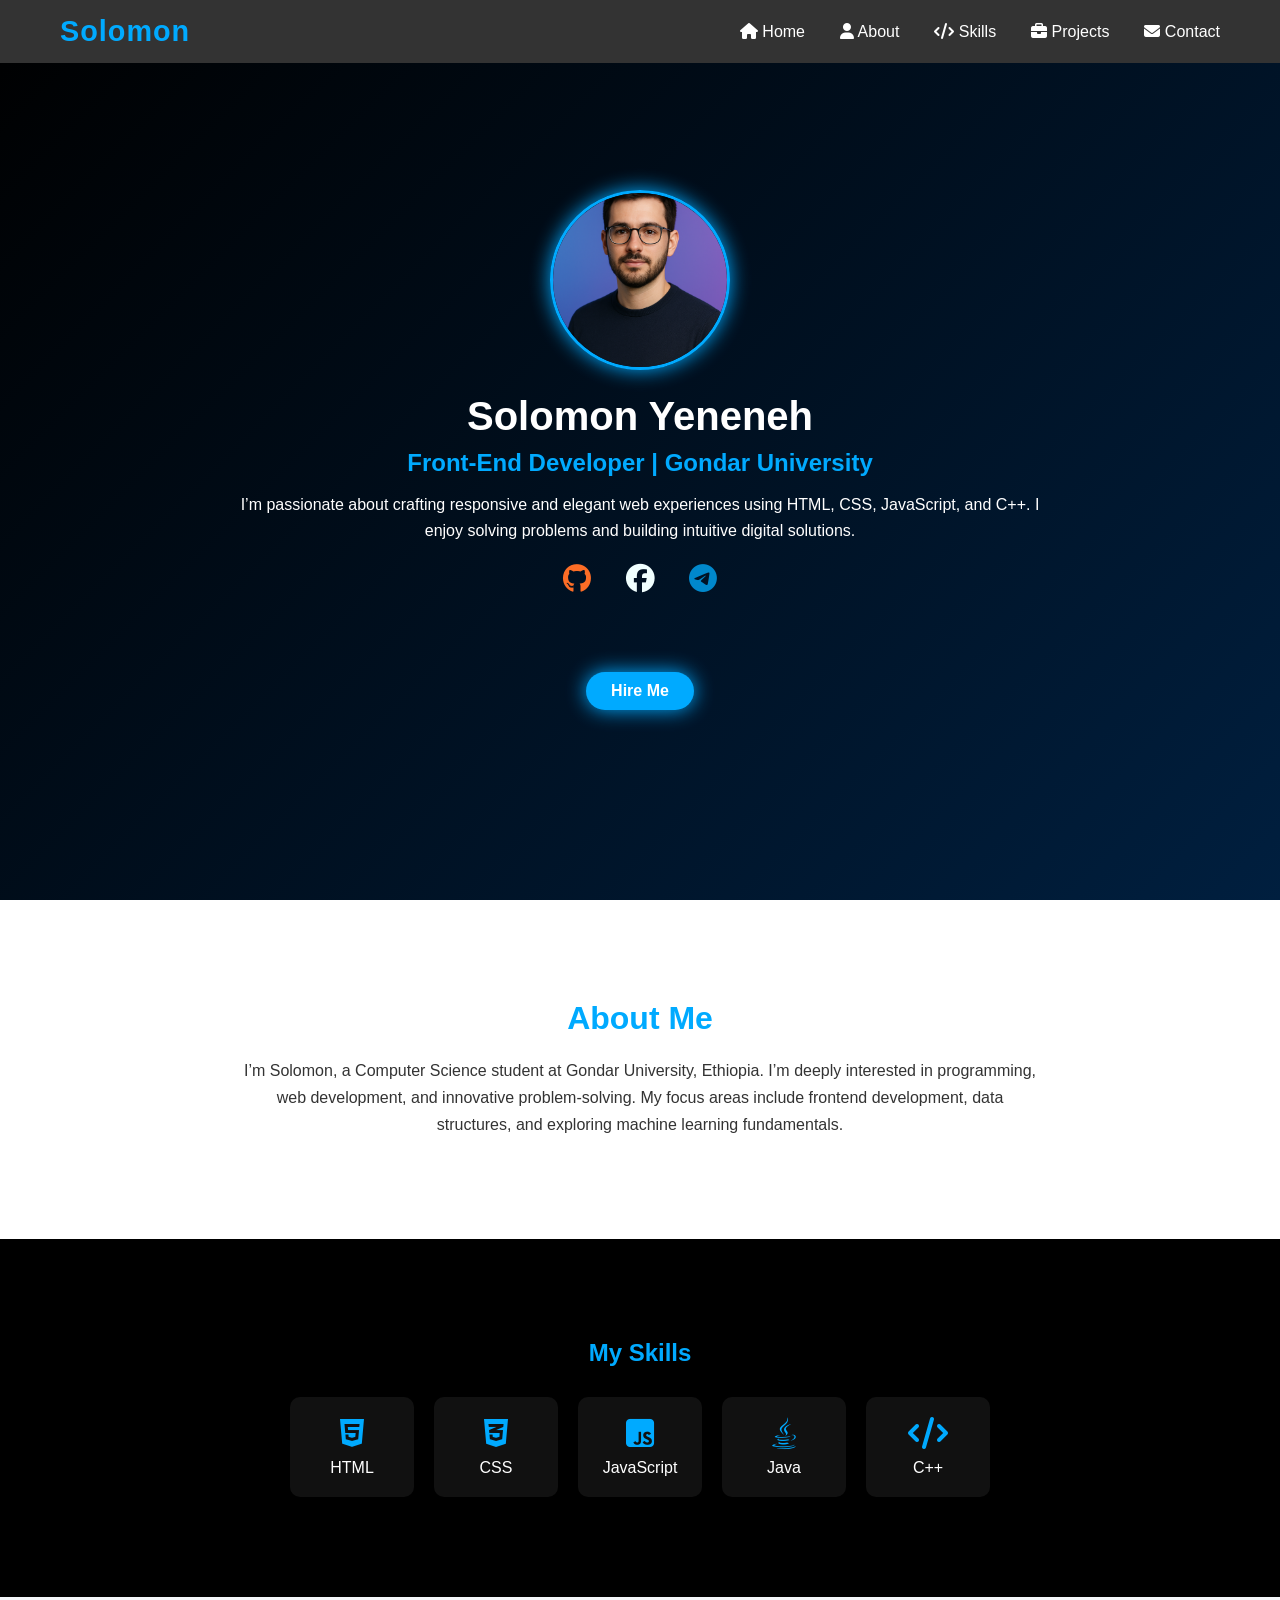
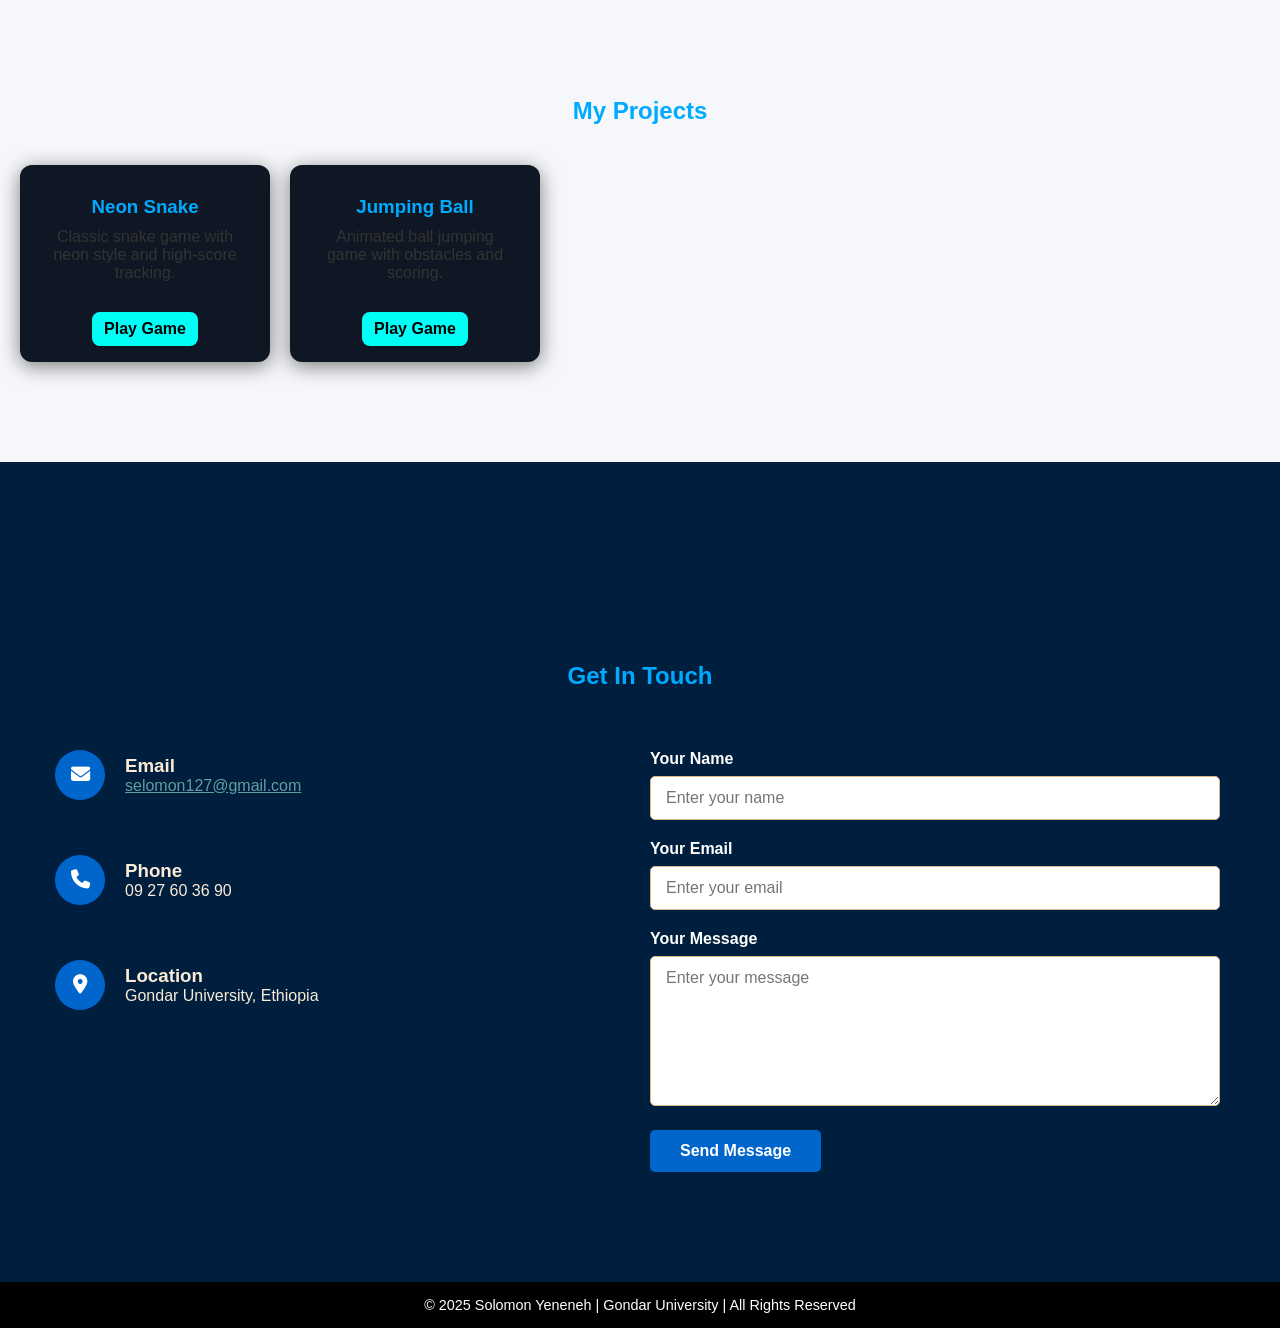
==== index.html @ 9b5fd939 "Add files via upload" ====
<!DOCTYPE html>
<html lang="en">
<head>
  <meta charset="UTF-8" />
  <meta name="viewport" content="width=device-width, initial-scale=1.0" />
  <title>Solomon Yeneneh | Portfolio</title>
  <link rel="stylesheet" href="https://cdnjs.cloudflare.com/ajax/libs/font-awesome/6.4.0/css/all.min.css" />
  <link rel="stylesheet" href="style.css" />
</head>

<body>

  <nav id="navbar">
  <div class="container">
    <h1 class="logo">Solomon</h1>

   
    <div class="menu-toggle" id="menu-toggle">
      <i class="fa fa-bars"></i>
    </div>

    <ul class="nav-links" id="nav-links">
      <li><a href="#hero"><i class="fa fa-home"></i> Home</a></li>
      <li><a href="#about"><i class="fa fa-user"></i> About</a></li>
      <li><a href="#skills"><i class="fa fa-code"></i> Skills</a></li>
      <li><a href="#projects"><i class="fa fa-briefcase"></i> Projects</a></li>
      <li><a href="#contact"><i class="fa fa-envelope"></i> Contact</a></li>
    </ul>
  </div>
</nav>


  
  <header id="hero">
    <div class="container hero-content">
      <img src="imagee.png" alt="Solomon Yeneneh" class="hero-image" />
      <div class="hero-text">
        <h1>Solomon Yeneneh</h1>
        <h2>Front-End Developer | Gondar University</h2>
        <p>
          I’m passionate about crafting responsive and elegant web experiences using HTML, CSS, JavaScript, and C++.
          I enjoy solving problems and building intuitive digital solutions.
        </p>
        <div class="social-links">
            <a href=" https://gitlab.com/selomon127/mywebsite.git" class="git" target="_blank"><i class="fab fa-github"></i></a>
          <a href="https://www.facebook.com/profile.php?id=61572692944575" class="fec" target="_blank"><i class="fab fa-facebook"></i></a>
          <a href="https://t.me/soleee7" class="tel" target="_blank">  <i class="fab fa-telegram"></i></a>
        </div>
        <br> <br>
        <a href="#contact" class="btn hire-btn">Hire Me</a>
      </div>
    </div>
  </header>


  <section id="about">
    <div class="container">
      <h2>About Me</h2>
      <p>
        I’m Solomon, a Computer Science student at Gondar University, Ethiopia. I’m deeply interested in programming,
        web development, and innovative problem-solving. My focus areas include frontend development, data structures,
        and exploring machine learning fundamentals.
      </p>
    </div>
  </section>


  <section id="skills">
    <div class="container">
      <h2>My Skills</h2>
      <div class="skills-grid">
        <div class="skill-card"><i class="fab fa-html5"></i><p>HTML</p></div>
        <div class="skill-card"><i class="fab fa-css3-alt"></i><p>CSS</p></div>
        <div class="skill-card"><i class="fab fa-js-square"></i><p>JavaScript</p></div>
        <div class="skill-card"><i class="fab fa-java"></i><p>Java</p></div>
        <div class="skill-card"><i class="fas fa-code"></i><p>C++</p></div>
      </div>
    </div>
  </section>

<section id="projects">
  <h2>My Projects</h2>
  <div class="project-list">
    <div class="project-card">
      <h3>Neon Snake</h3>
      <p>Classic snake game with neon style and high-score tracking.</p>
      <a href="game.html" target="_blank">Play Game</a>
    </div>

    <div class="project-card">
      <h3>Jumping Ball</h3>
      <p>Animated ball jumping game with obstacles and scoring.</p>
      <a href="animation.html" target="_blank">Play Game</a>
    </div>
  </div>
</section>

 <!-- <section id="projects">
    <div class="container">
      <h2>Projects</h2>
      <div class="projects-grid">
        <div class="project-card">
          <img src="https://via.placeholder.com/400x250/007bff/ffffff?text=Portfolio" alt="Portfolio Project" />
          <h3>Animated Portfolio</h3>
          <p>A personal portfolio website featuring smooth animations and a responsive design.</p>
        </div>
        <div class="project-card">
          <img src="https://via.placeholder.com/400x250/28a745/ffffff?text=Game" alt="Game Project" />
          <h3>Mini JavaScript Game</h3>
          <p>A simple yet engaging browser-based game built using JavaScript and DOM manipulation.</p>
        </div>
      </div>
    </div>
  </section>
-->
  
 <section id="contact">
        <div class="container">
            <h2 class="section-title">Get In Touch</h2>
            <div class="contact-container">
                <div class="contact-info">
                    <div class="contact-item">
                        <div class="contact-icon" >
                            <i class="fas fa-envelope"></i>
                        </div>
                        <div>
                            <h3>Email</h3>
                             <p><a class="eme" href="https://mail.google.com/mail/?view=cm&to=selomon127@gmail.com"
                              target="_blank">selomon127@gmail.com</a></p>
                        </div>
                    </div>
                    <div class="contact-item">
                        <div class="contact-icon">
                            <i class="fas fa-phone"></i>
                        </div>
                        <div>
                            <h3>Phone</h3>
                            <p>09 27 60 36 90</p>
                        </div>
                    </div>
                    <div class="contact-item">
                        <div class="contact-icon">
                            <i class="fas fa-map-marker-alt"></i>
                        </div>
                        <div>
                            <h3>Location</h3>
                            <p>Gondar University, Ethiopia</p>
                        </div>
                    </div>
                </div>
                <div class="contact-form">
                    <form>
                        <div class="form-group">
                            <label for="name">Your Name</label>
                            <input type="text" id="name" class="form-control" placeholder="Enter your name">
                        </div>
                        <div class="form-group">
                            <label for="email">Your Email</label>
                            <input type="email" id="email" class="form-control" placeholder="Enter your email">
                        </div>
                        <div class="form-group">
                            <label for="message">Your Message</label>
                            <textarea id="message" class="form-control" placeholder="Enter your message"></textarea>
                        </div>
                        <button type="submit" class="submit-btn">Send Message</button>
                    </form>
                </div>
            </div>
        </div>
    </section>
    </div>


  <footer>
    <p>© 2025 Solomon Yeneneh | Gondar University | All Rights Reserved</p>
  </footer>

  <script src="script.js"></script>
</body>
</html>
---- style.css ----
*{
  margin: 0;
  padding: 0;
  box-sizing: border-box;
  scroll-behavior: smooth;
  font-family: "Poppins", sans-serif;
}

body {
  background-color: #f5f7fa;
  color: #111;
}


#navbar {
  position: fixed;
  top: 0;
  width: 100%;
  background:#333;
  color: white;
  padding: 15px 60px;
 
  z-index: 1000;
}
#navbar .container{
      display: flex;
  align-items: center;
  justify-content: space-between;
}


#navbar .logo {
  font-size: 1.8em;
  font-weight: 700;
  color: #00aaff;
  letter-spacing: 1px;
  cursor: pointer;
}


.nav-links {
  list-style: none;
  display: flex;
  gap: 35px;
  margin-left: auto;
}

.nav-links li a {
  color: white;
  text-decoration: none;
  font-weight: 500;
  transition: color 0.3s ease;
  font-size: 1em;
}

.nav-links li a:hover {
  color: #00aaff;
}



.menu-toggle {
  display: none;
  font-size: 1.8em;
  color: white;
  cursor: pointer;
}

@media (max-width: 768px) {
  #navbar {
    padding: 15px 20px;
  }

  .menu-toggle {
    display: block;
  }

  .nav-links {
    position: absolute;
    top: 70px;
    right: 0;
    background: rgba(0, 0, 0, 0.95);
    flex-direction: column;
    align-items: center;
    width: 100%;
    max-height: 0;
    overflow: hidden;
    transition: max-height 0.4s ease;
  }

  .nav-links.active {
    max-height: 300px; 
  }

  .nav-links li {
    padding: 12px 0;
  }
}


#hero {
  background: linear-gradient(135deg, #000, #001f3f);
  color: white;
  min-height: 100vh;
  display: flex;
  align-items: center;
  justify-content: center;
  padding: 100px 20px;
  text-align: center;
}

.hero-content {
  max-width: 800px;
}

.hero-image {
  width: 180px;
  height: 180px;
  border-radius: 50%;
  border: 3px solid #00aaff;
  box-shadow: 0 0 20px #00aaff;
  margin-bottom: 20px;
  object-fit: cover;
}

.hero-text h1 {
  font-size: 2.5em;
  margin-bottom: 10px;
}

.hero-text h2 {
  color: #00aaff;
  margin-bottom: 15px;
}

.hero-text p {
  margin-bottom: 20px;
  line-height: 1.6;
}

.social-links  a {
   
  margin: 0 15px;
  font-size: 1.8em;
  transition: color 0.3s;
}

.social-links a.git {
   color: #fc6d26;

}
.social-links a.tel {
color: #0088cc;

}
.social-links a.fec {
color:azure;

}

.social-links a:hover {
   color: #555555;  
  
  
}


.hire-btn {
  display: inline-block;
  padding: 10px 25px;
  background-color: #00aaff;
  color: white;
  font-weight: 600;
  border-radius: 30px;
  text-decoration: none;
  box-shadow: 0 0 20px #00aaff;
  transition: all 0.3s;
  margin-top: 40px;
}

.hire-btn:hover {
  background: white;
  color: #00aaff;
  box-shadow: 0 0 40px #00aaff;
}

#about {
  background: white;
  padding: 100px 20px;
  text-align: center;
}

#about h2 {
  color: #00aaff;
  font-size: 2em;
  margin-bottom: 20px;
}

#about p {
  max-width: 800px;
  margin: 0 auto;
  line-height: 1.7;
  color: #333;
}

/* Skills Section */
#skills {
  background: #000;
  color: white;
  padding: 100px 20px;
  text-align: center;
}

#skills h2 {
  color: #00aaff;
  margin-bottom: 30px;
}

.skills-grid {
  display: grid;
  grid-template-columns: repeat(auto-fit, minmax(120px, 1fr));
  gap: 20px;
  max-width: 700px;
  margin: 0 auto;
}

.skill-card {
  background: #111;
  padding: 20px;
  border-radius: 10px;
  transition: all 0.3s;
}

.skill-card i {
  font-size: 2em;
  color: #00aaff;
  margin-bottom: 10px;
}

.skill-card:hover {
  transform: translateY(-5px);
  box-shadow: 0 0 15px #00aaff;
}


#projects {
  background: #f5f7fa;
  padding: 100px 20px;
  text-align: center;
}

#projects h2 {
  color: #00aaff;
  margin-bottom: 40px;
}

.projects-grid {
  display: flex;
  flex-wrap: wrap;
  justify-content: center;
  gap: 30px;
}

.project-card {
  background: white;
  border-radius: 10px;
  width: 300px;
  box-shadow: 0 0 10px rgba(0,0,0,0.1);
  transition: all 0.3s;
}

.project-card:hover {
  transform: translateY(-5px);
  box-shadow: 0 0 20px #00aaff;
}

.project-card img {
  width: 100%;
  border-radius: 10px 10px 0 0;
}

.project-card h3 {
  color: #00aaff;
  margin-top: 15px;
}

.project-card p {
  color: #333;
  padding: 10px 15px 20px;
}

.project-list {
  display: flex;
  gap: 20px;
  flex-wrap: wrap;
}

.project-card {
  background: #0f1724;
  padding: 16px;
  border-radius: 12px;
  box-shadow: 0 4px 20px rgba(0,0,0,0.5);
  width: 250px;
  text-align: center;
}

.project-card a {
  display: inline-block;
  margin-top: 10px;
  padding: 8px 12px;
  border-radius: 8px;
  background: #00fff7;
  color: #000;
  text-decoration: none;
  font-weight: bold;
  transition: 0.2s;
}

.project-card a:hover {
  transform: scale(1.05);
  box-shadow: 0 0 15px #00fff7;
}

#contact{
    background-color: #001f3f;
    padding: 100px 20px;
}
.contact-container {
  display: flex;
  flex-wrap: wrap;
  gap: 20px;
}
.section-title{
    text-align: center;
    margin-top: 100px;
    margin-bottom: 60px;
    color: #00aaff;
}
.contact-info, .contact-form {
  flex: 1;
  min-width: 300px;
}
.contact-item {
  display: flex;
  align-items: center;
  margin-bottom: 55px;
  color: antiquewhite;
}
 .contact-item  p a.eme{
    color:cadetblue;
}
.contact-item  p a.eme:hover{
    color:coral
}
.contact-icon {
  width: 50px;
  height: 50px;
  background: #0066cc;
  color: white;
  border-radius: 50%;
  display: flex;
  align-items: center;
  justify-content: center;
  margin-left: 35px;
  margin-right: 20px;
  font-size: 1.2rem;
}
.form-group {
  margin-bottom: 20px;
  margin-right: 40px;
  color: white;
}
.form-group label {
  display: block;
  margin-bottom: 8px;
  font-weight: 600;
}
.form-control {
  width: 100%;
  padding: 12px 15px;
  border: 1px solid burlywood;
  border-radius: 5px;
  font-size: 1rem;
}
.form-control:focus {
  border-color: #0066cc;
  outline: none;
}
textarea.form-control {
  min-height: 150px;
  resize: vertical;
}
.submit-btn {
  background-color: #0066cc;
  color: white;
  border: none;
  padding: 12px 30px;
  border-radius: 5px;
  cursor: pointer;
  margin-bottom: 10px;
  font-size: 1rem;
  font-weight: 600;
  transition: background 0.3s ease;
}
.submit-btn:hover {
  background-color: chocolate;
}


footer {
  background: #000;
  color: #fff;
  text-align: center;
  padding: 15px;
  font-size: 0.9em;
}
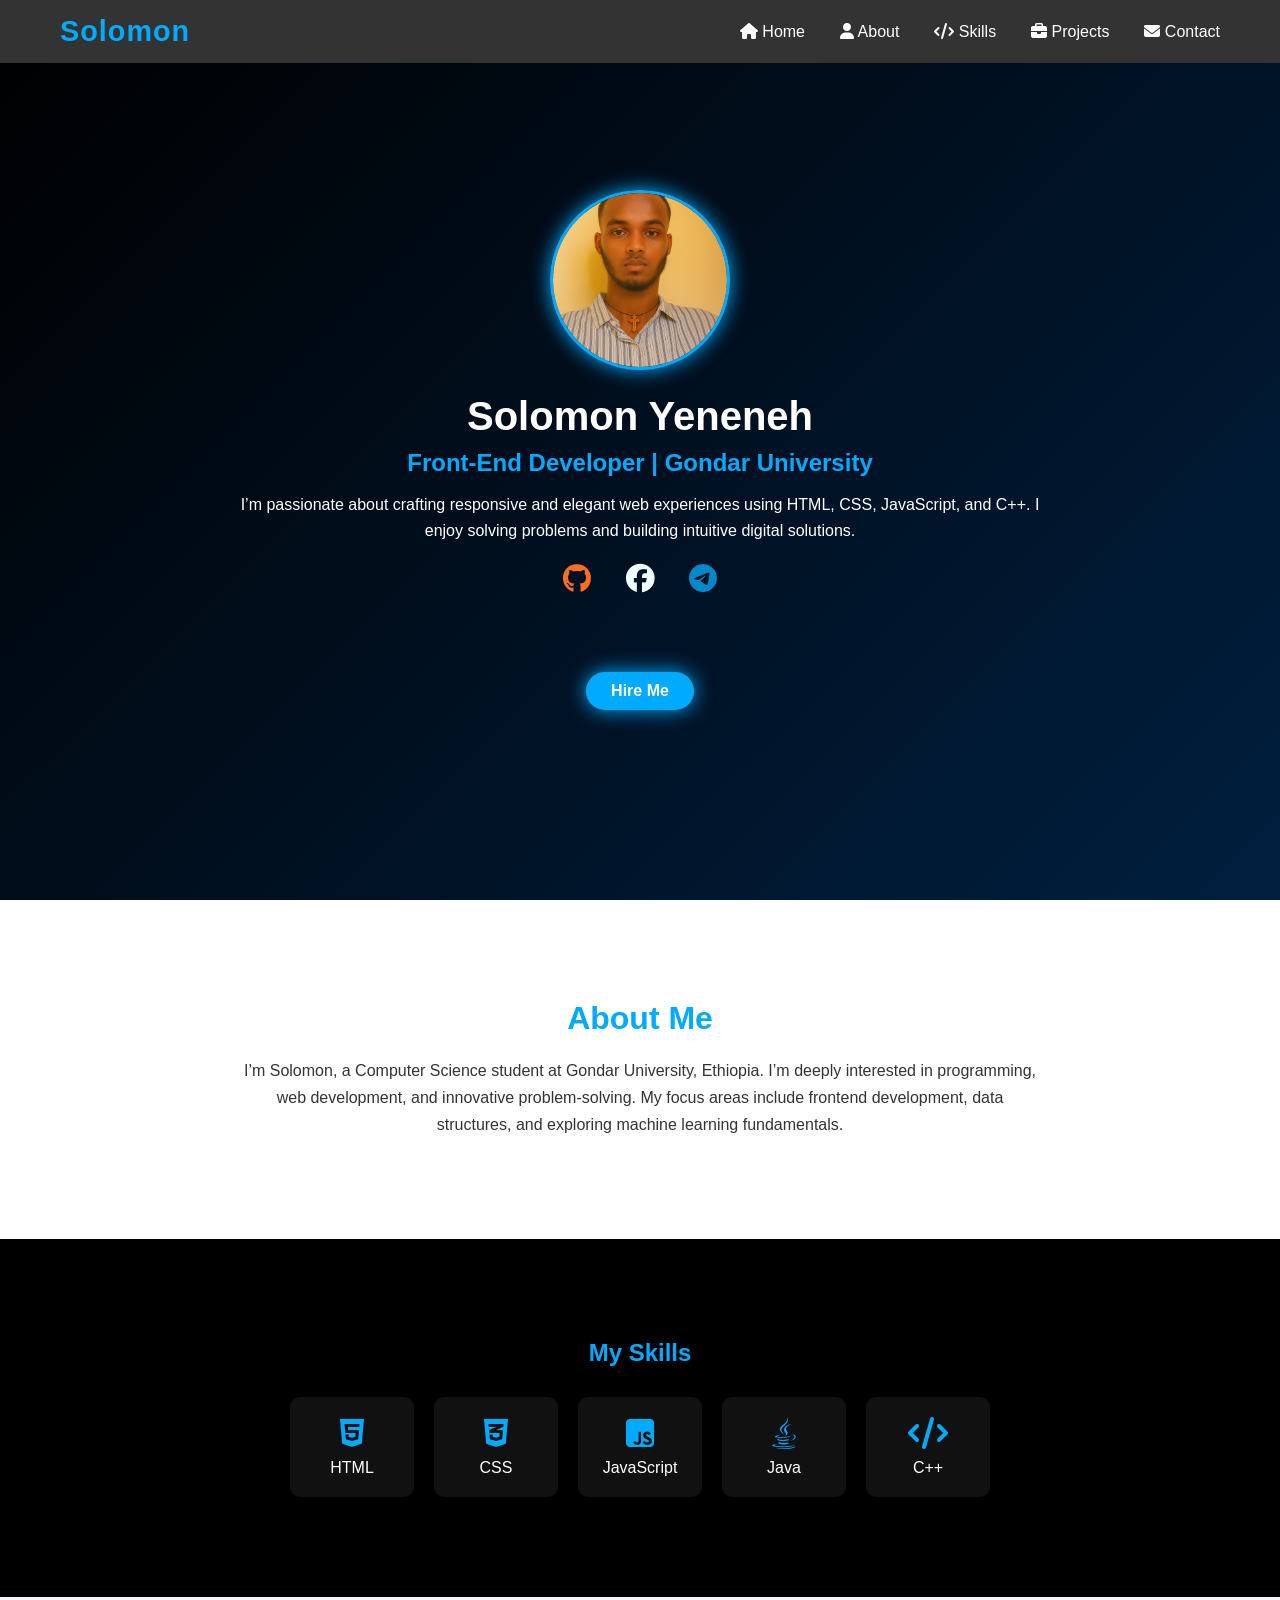
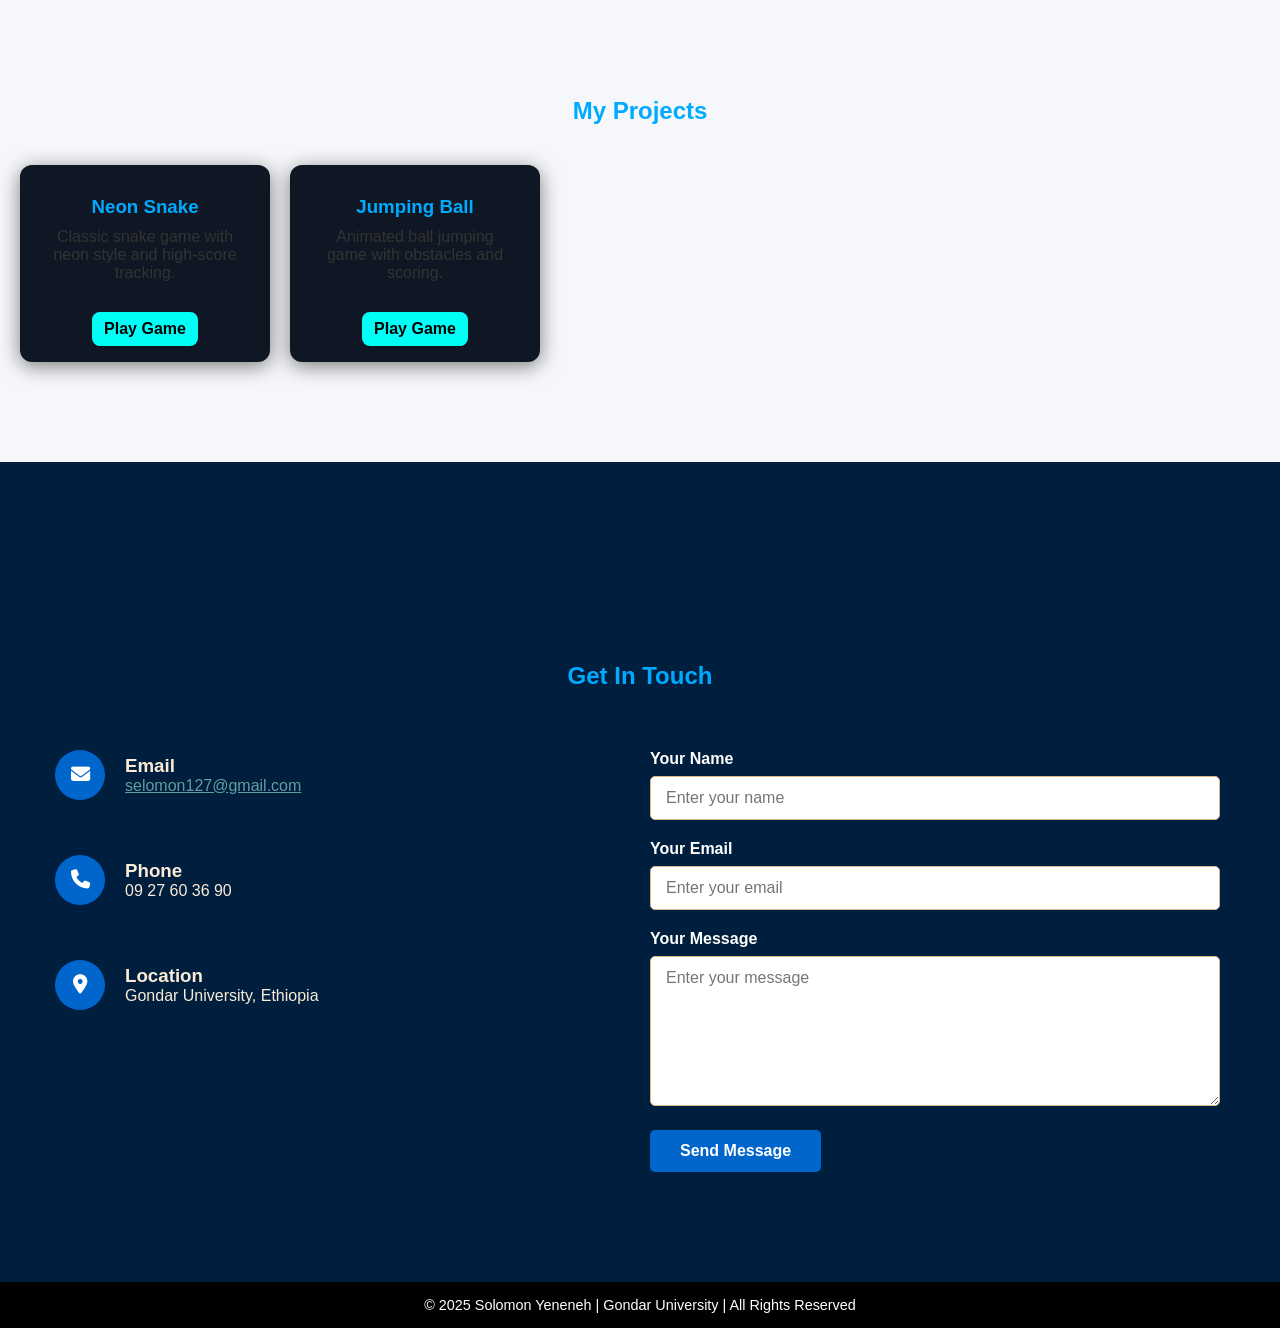
==== commit 1f94b247: "Update index.html" ====
--- a/index.html
+++ b/index.html
@@ -33,7 +33,7 @@
   
   <header id="hero">
     <div class="container hero-content">
-      <img src="imagee.png" alt="Solomon Yeneneh" class="hero-image" />
+      <img src="solimage.png" alt="Solomon Yeneneh" class="hero-image" />
       <div class="hero-text">
         <h1>Solomon Yeneneh</h1>
         <h2>Front-End Developer | Gondar University</h2>
@@ -178,3 +178,4 @@
   <script src="script.js"></script>
 </body>
 </html>
+
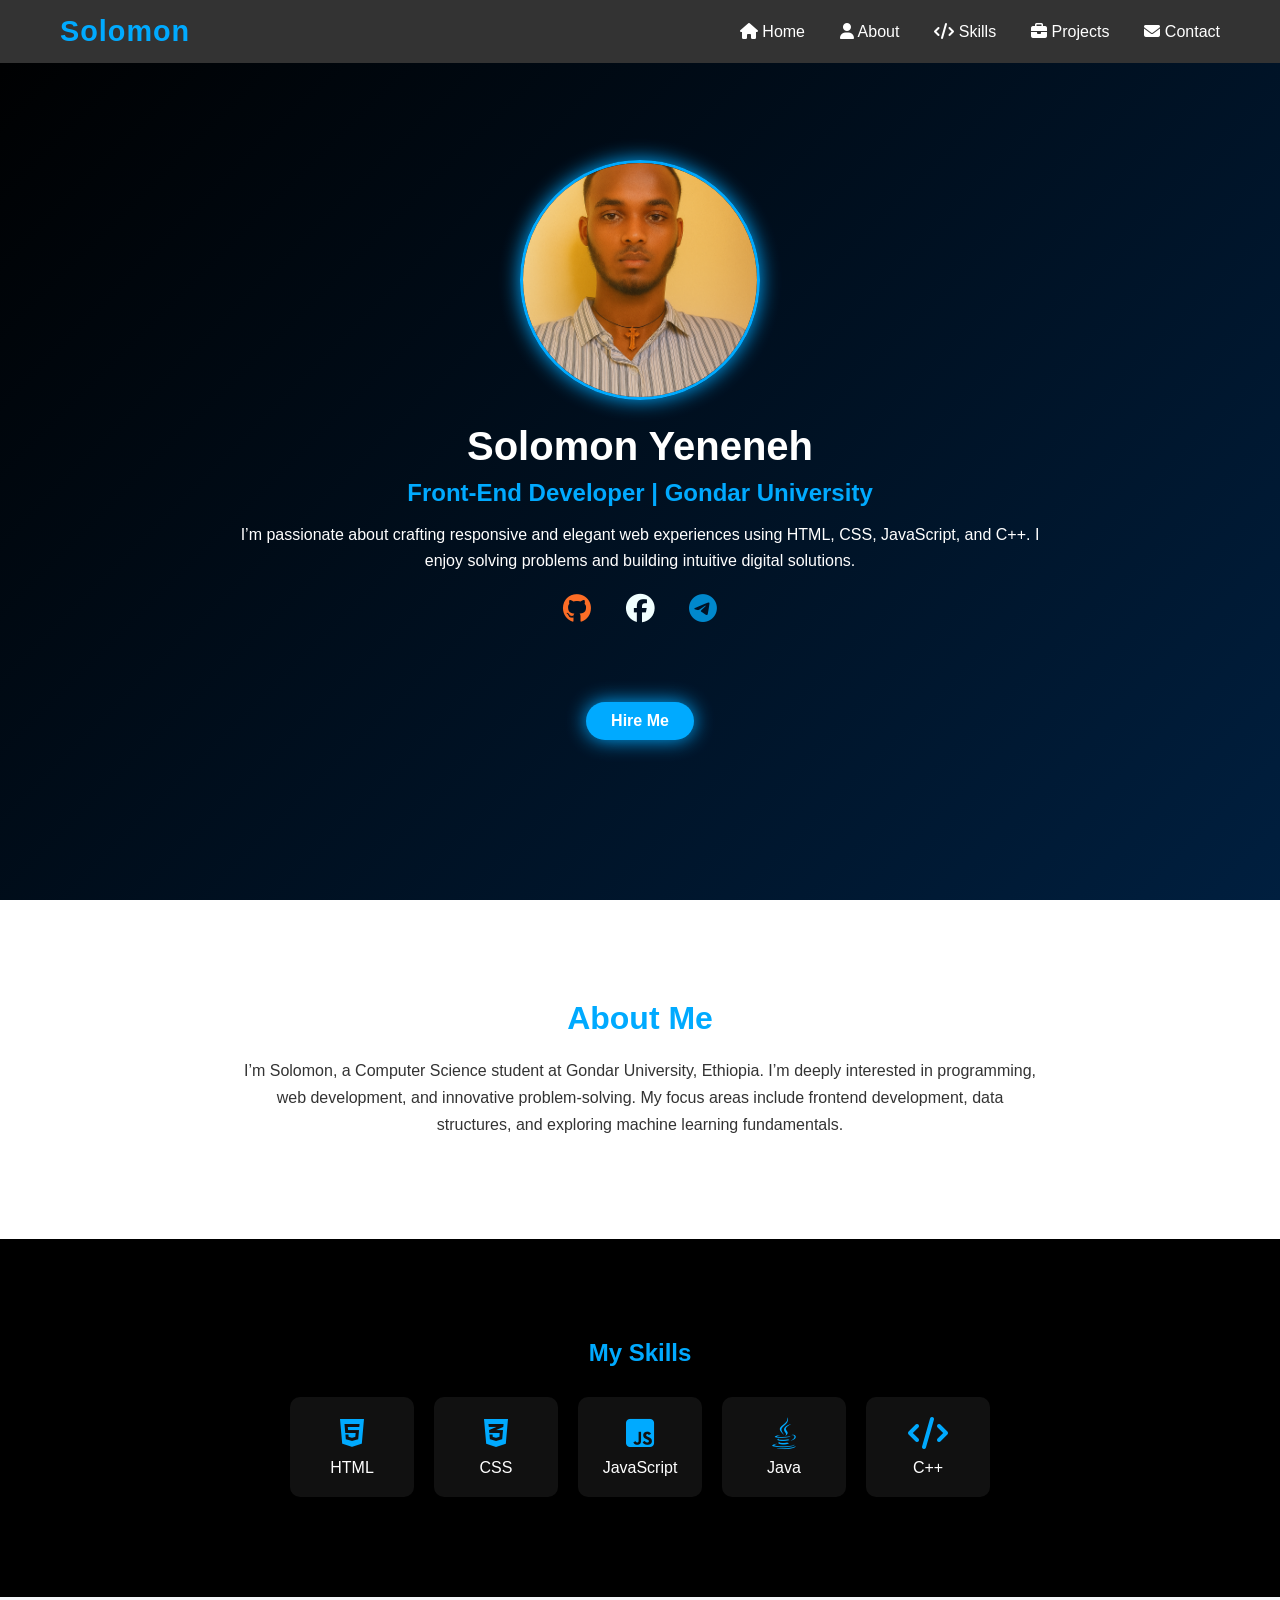
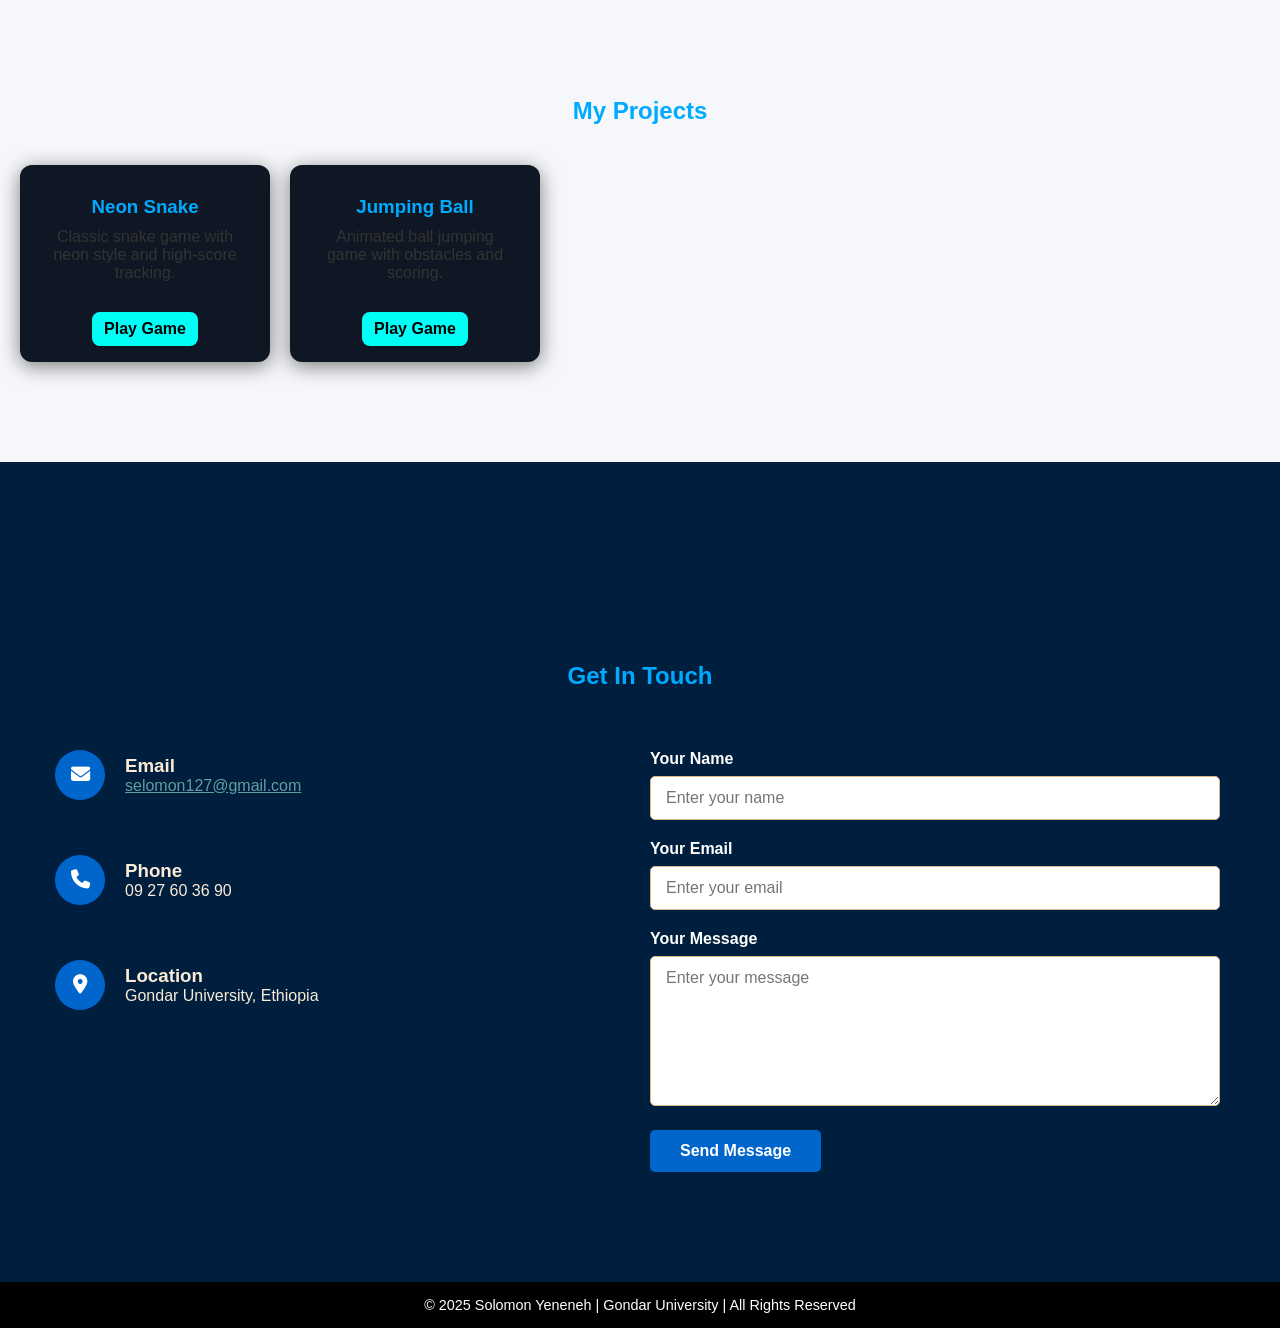
==== commit 581ba325: "Update index.html" ====
--- a/index.html
+++ b/index.html
@@ -42,7 +42,7 @@
           I enjoy solving problems and building intuitive digital solutions.
         </p>
         <div class="social-links">
-            <a href=" https://gitlab.com/selomon127/mywebsite.git" class="git" target="_blank"><i class="fab fa-github"></i></a>
+            <a href=" https://github.com/selomon127-code/myprojects/" class="git" target="_blank"><i class="fab fa-github"></i></a>
           <a href="https://www.facebook.com/profile.php?id=61572692944575" class="fec" target="_blank"><i class="fab fa-facebook"></i></a>
           <a href="https://t.me/soleee7" class="tel" target="_blank">  <i class="fab fa-telegram"></i></a>
         </div>
@@ -95,24 +95,6 @@
   </div>
 </section>
 
- <!-- <section id="projects">
-    <div class="container">
-      <h2>Projects</h2>
-      <div class="projects-grid">
-        <div class="project-card">
-          <img src="https://via.placeholder.com/400x250/007bff/ffffff?text=Portfolio" alt="Portfolio Project" />
-          <h3>Animated Portfolio</h3>
-          <p>A personal portfolio website featuring smooth animations and a responsive design.</p>
-        </div>
-        <div class="project-card">
-          <img src="https://via.placeholder.com/400x250/28a745/ffffff?text=Game" alt="Game Project" />
-          <h3>Mini JavaScript Game</h3>
-          <p>A simple yet engaging browser-based game built using JavaScript and DOM manipulation.</p>
-        </div>
-      </div>
-    </div>
-  </section>
--->
   
  <section id="contact">
         <div class="container">
@@ -179,3 +161,4 @@
 </body>
 </html>
 
+
--- a/style.css
+++ b/style.css
@@ -114,9 +114,9 @@
 }
 
 .hero-image {
-  width: 180px;
-  height: 180px;
-  border-radius: 50%;
+  width: 240px;
+  height: 240px;
+  border-radius: 80%;
   border: 3px solid #00aaff;
   box-shadow: 0 0 20px #00aaff;
   margin-bottom: 20px;
@@ -415,3 +415,6 @@
   font-size: 0.9em;
 }
 
+
+
+
